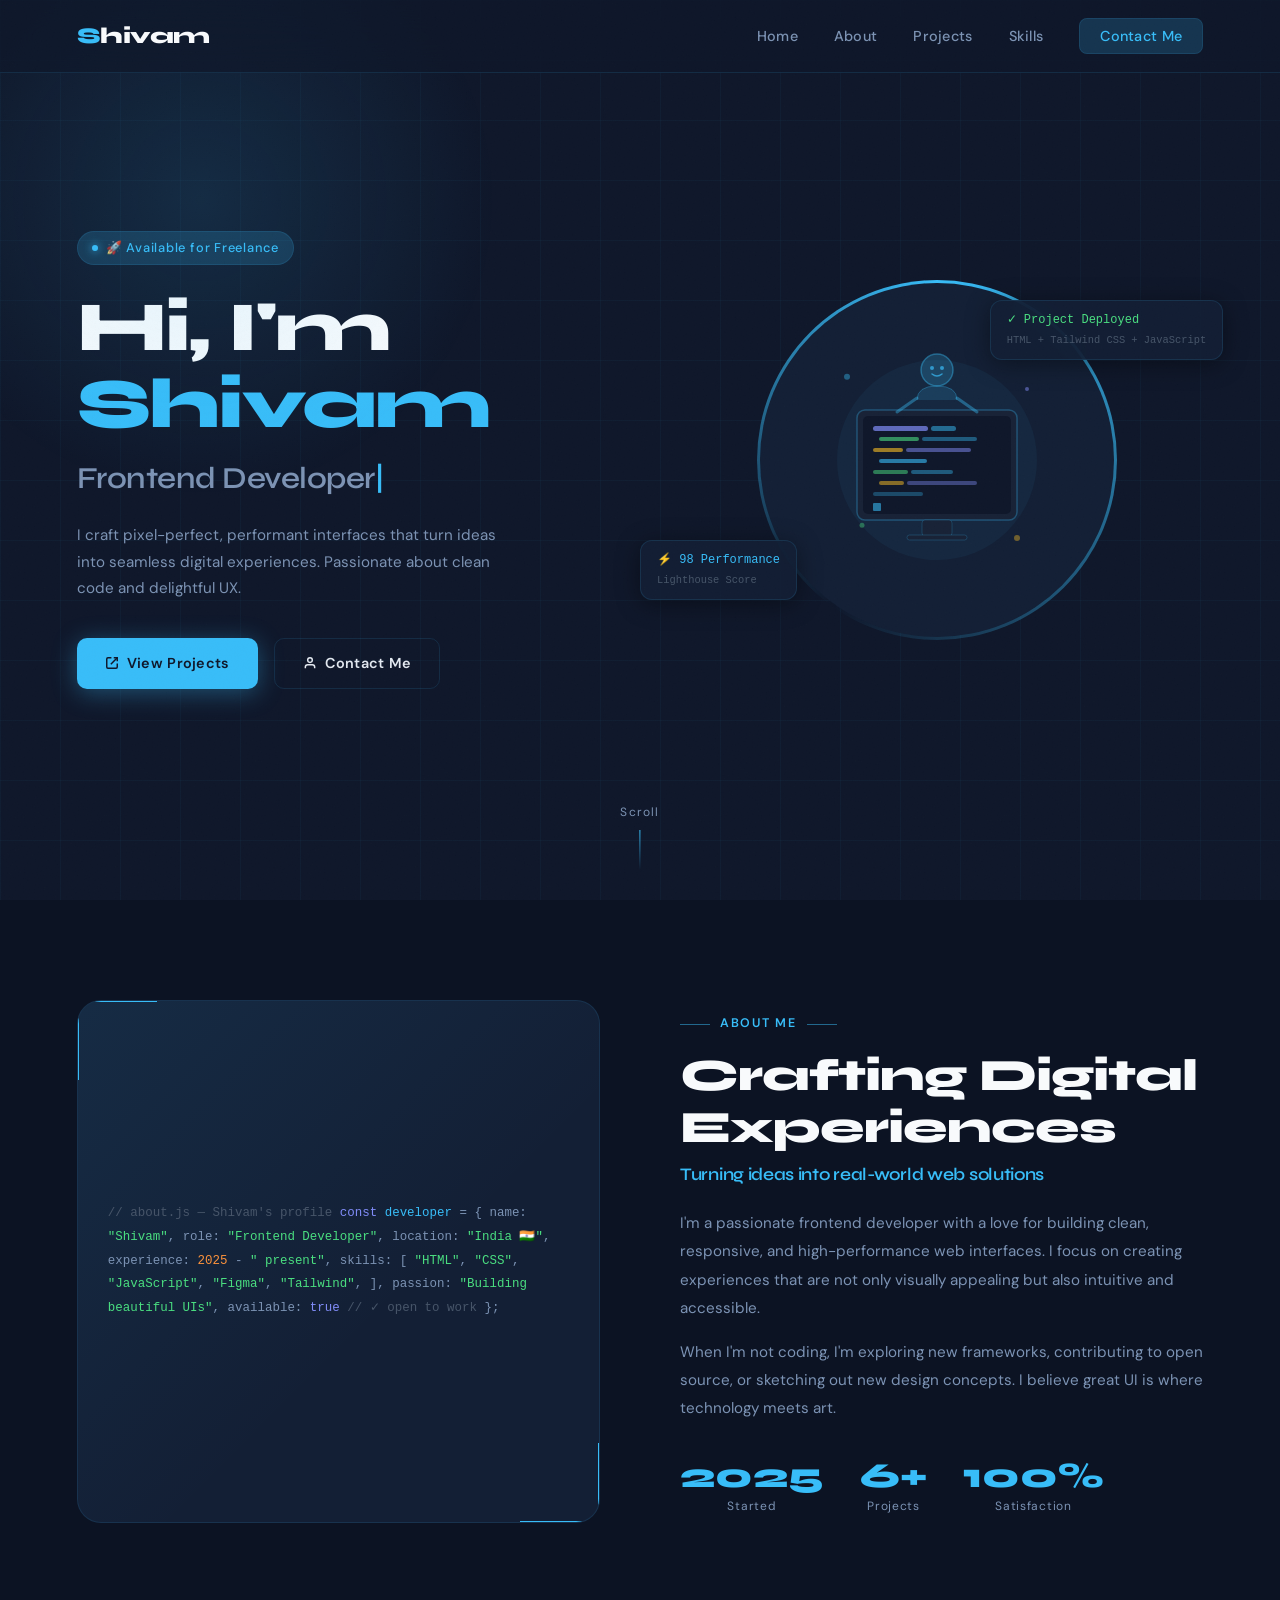
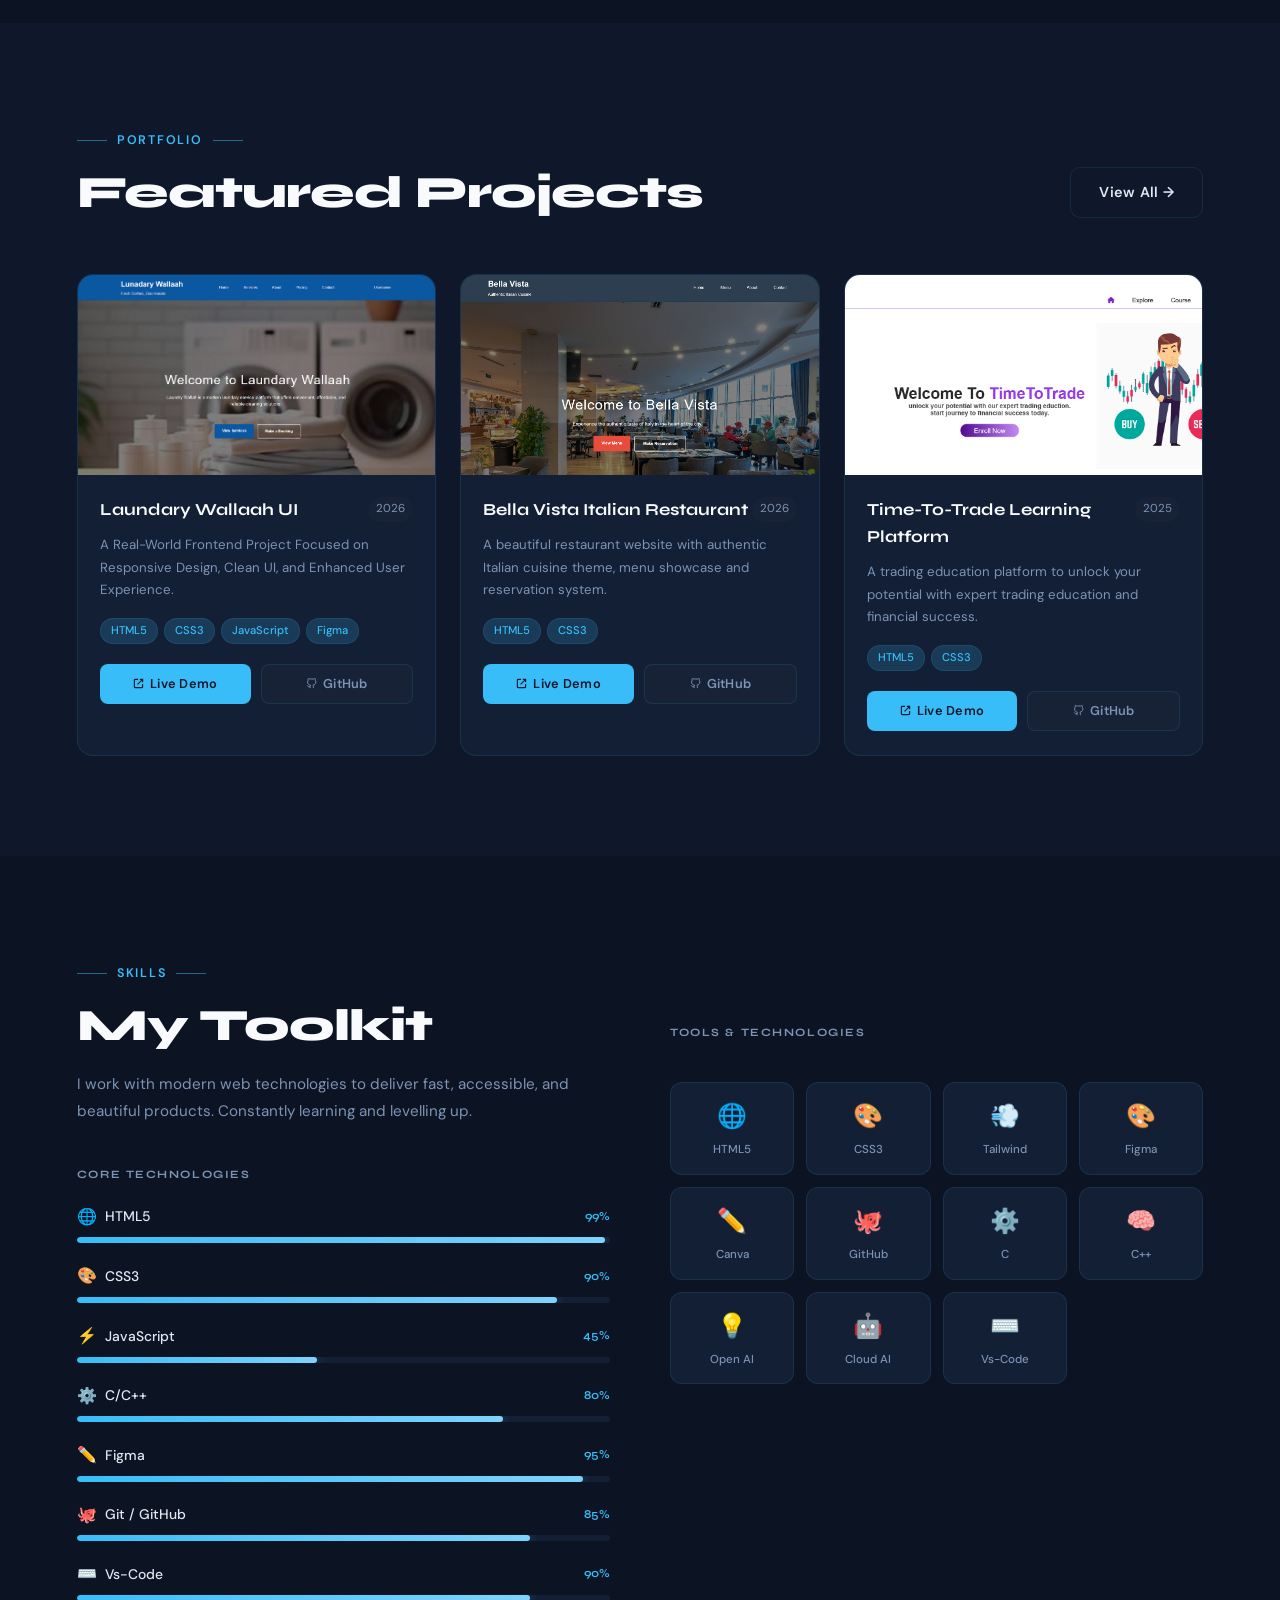
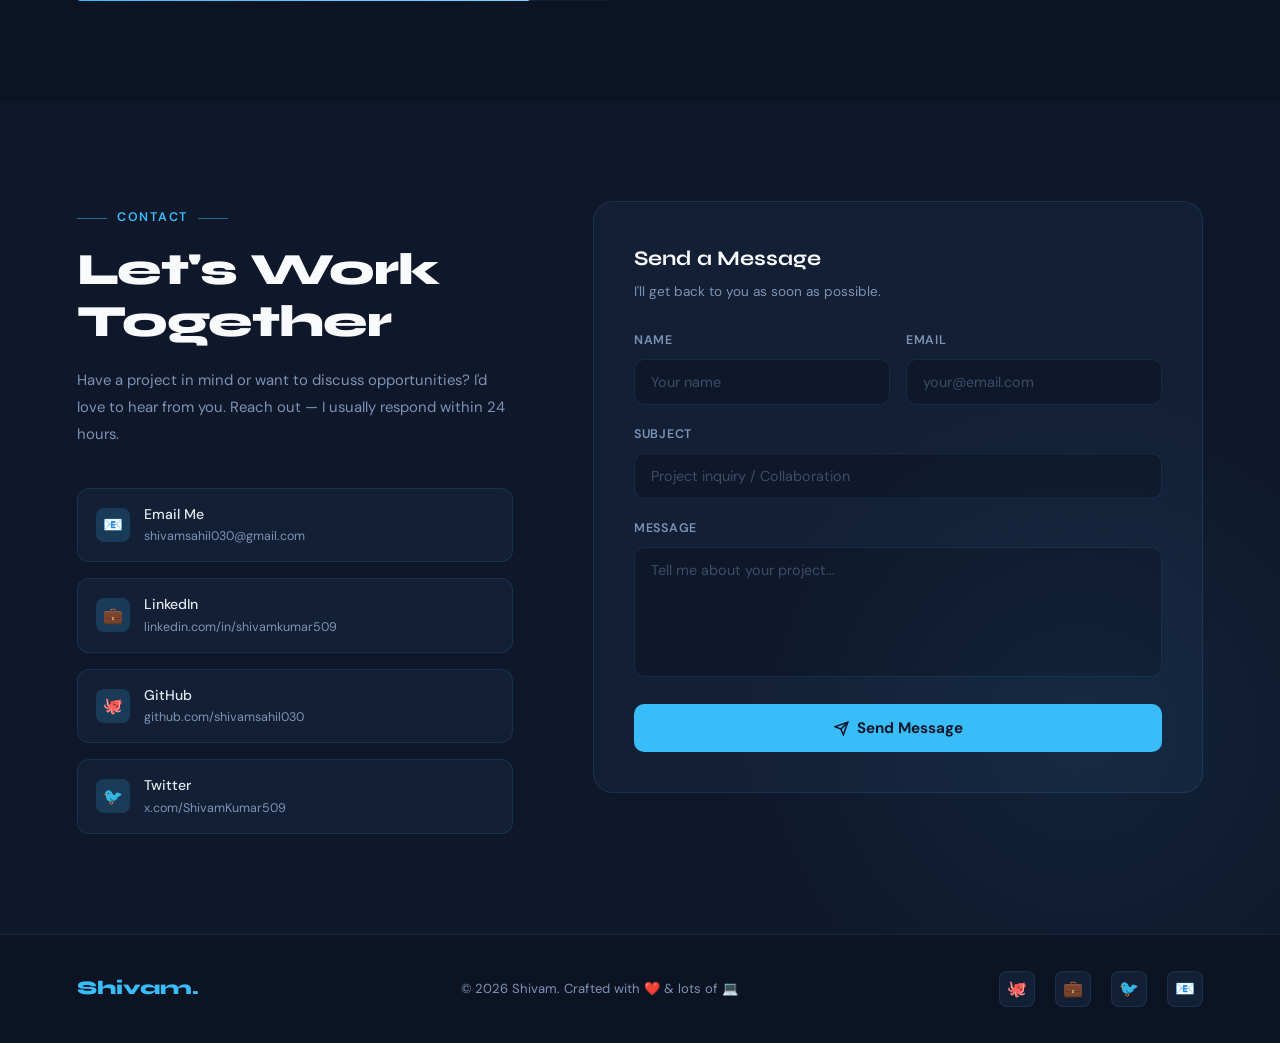
==== index.html @ f3c8f6e6 "Add files via upload" ====
<!DOCTYPE html>
<html lang="en">

<head>
  <meta charset="UTF-8">
  <meta name="viewport" content="width=device-width, initial-scale=1.0">
  <title>Shivam — Frontend Developer</title>
  <link
    href="https://fonts.googleapis.com/css2?family=Syne:wght@400;500;600;700;800&family=DM+Sans:ital,wght@0,300;0,400;0,500;1,300&display=swap"
    rel="stylesheet">
  <link rel="stylesheet" href="index.css">
</head>

<body>

  <!-- NAVBAR -->
  <nav id="navbar">
    <div class="logo">S<span>hivam</span></div>
    <ul>
      <li><a href="#hero">Home</a></li>
      <li><a href="#about">About</a></li>
      <li><a href="#projects">Projects</a></li>
      <li><a href="#skills">Skills</a></li>
      <li><a href="#contact" class="nav-cta">Contact Me</a></li>
    </ul>
    <div class="burger" id="burgerBtn"><span></span><span></span><span></span></div>
  </nav>

  <!-- MOBILE MENU -->
  <div class="mobile-menu" id="mobileMenu">
    <button class="close-btn" id="closeMenu">✕</button>
    <a href="#hero" onclick="closeMobile()">Home</a>
    <a href="#about" onclick="closeMobile()">About</a>
    <a href="projects.html" onclick="closeMobile()">Projects</a>
    <a href="#skills" onclick="closeMobile()">Skills</a>
    <a href="#contact" onclick="closeMobile()">Contact Me</a>
  </div>

  <!-- HERO -->
  <section id="hero">
    <div class="hero-grid">
      <div class="hero-content">
        <div class="hero-badge">🚀 Available for Freelance</div>
        <h1>Hi, I'm<br><span class="blue">Shivam</span></h1>
        <p class="hero-sub"><span id="typedText"></span><span class="typed-cursor">|</span></p>
        <p class="hero-para">I craft pixel-perfect, performant interfaces that turn ideas into seamless digital
          experiences. Passionate about clean code and delightful UX.</p>
        <div class="hero-btns">
          <a href="#projects" class="btn btn-primary">
            <svg width="14" height="14" viewBox="0 0 24 24" fill="none" stroke="currentColor" stroke-width="2.5">
              <polyline points="15 3 21 3 21 9" />
              <line x1="10" y1="14" x2="21" y2="3" />
              <path d="M21 13v6a2 2 0 01-2 2H5a2 2 0 01-2-2V5a2 2 0 012-2h6" />
            </svg>
            View Projects
          </a>
          <a href="#contact" class="btn btn-outline">
            <svg width="14" height="14" viewBox="0 0 24 24" fill="none" stroke="currentColor" stroke-width="2.5">
              <path d="M20 21v-2a4 4 0 00-4-4H8a4 4 0 00-4 4v2" />
              <circle cx="12" cy="7" r="4" />
            </svg>
            Contact Me
          </a>
        </div>
      </div>
      <div class="hero-visual">
        <div class="hero-avatar-ring">
          <div class="hero-avatar-inner">
            <svg class="dev-svg" viewBox="0 0 260 260" fill="none" xmlns="http://www.w3.org/2000/svg">
              <circle cx="130" cy="130" r="100" fill="rgba(56,189,248,0.05)" />
              <rect x="50" y="80" width="160" height="110" rx="8" fill="#182236" stroke="rgba(56,189,248,0.3)"
                stroke-width="1.5" />
              <rect x="56" y="86" width="148" height="98" rx="5" fill="#0f172a" />
              <rect x="115" y="190" width="30" height="16" rx="3" fill="#182236" stroke="rgba(56,189,248,0.2)"
                stroke-width="1" />
              <rect x="100" y="205" width="60" height="5" rx="2.5" fill="#182236" stroke="rgba(56,189,248,0.2)"
                stroke-width="1" />
              <rect x="66" y="96" width="55" height="5" rx="2.5" fill="rgba(129,140,248,0.7)" />
              <rect x="124" y="96" width="25" height="5" rx="2.5" fill="rgba(56,189,248,0.5)" />
              <rect x="72" y="107" width="40" height="4" rx="2" fill="rgba(74,222,128,0.6)" />
              <rect x="115" y="107" width="55" height="4" rx="2" fill="rgba(56,189,248,0.4)" />
              <rect x="66" y="118" width="30" height="4" rx="2" fill="rgba(251,191,36,0.6)" />
              <rect x="99" y="118" width="65" height="4" rx="2" fill="rgba(129,140,248,0.5)" />
              <rect x="72" y="129" width="48" height="4" rx="2" fill="rgba(56,189,248,0.6)" />
              <rect x="66" y="140" width="35" height="4" rx="2" fill="rgba(74,222,128,0.5)" />
              <rect x="104" y="140" width="42" height="4" rx="2" fill="rgba(56,189,248,0.4)" />
              <rect x="72" y="151" width="25" height="4" rx="2" fill="rgba(251,191,36,0.5)" />
              <rect x="100" y="151" width="70" height="4" rx="2" fill="rgba(129,140,248,0.4)" />
              <rect x="66" y="162" width="50" height="4" rx="2" fill="rgba(56,189,248,0.3)" />
              <rect x="66" y="173" width="8" height="8" rx="1" fill="rgba(56,189,248,0.9)">
                <animate attributeName="opacity" values="1;0;1" dur="1s" repeatCount="indefinite" />
              </rect>
              <circle cx="130" cy="40" r="16" fill="rgba(56,189,248,0.2)" stroke="rgba(56,189,248,0.4)"
                stroke-width="1.5" />
              <circle cx="125" cy="38" r="2" fill="rgba(56,189,248,0.7)" />
              <circle cx="135" cy="38" r="2" fill="rgba(56,189,248,0.7)" />
              <path d="M 125 44 Q 130 48 135 44" stroke="rgba(56,189,248,0.7)" stroke-width="1.5" fill="none"
                stroke-linecap="round" />
              <path d="M 110 70 Q 110 56 130 56 Q 150 56 150 70" fill="rgba(56,189,248,0.15)"
                stroke="rgba(56,189,248,0.3)" stroke-width="1" />
              <path d="M 110 68 L 90 82" stroke="rgba(56,189,248,0.4)" stroke-width="3" stroke-linecap="round" />
              <path d="M 150 68 L 170 82" stroke="rgba(56,189,248,0.4)" stroke-width="3" stroke-linecap="round" />
              <circle cx="40" cy="50" r="3" fill="rgba(56,189,248,0.4)">
                <animate attributeName="cy" values="50;44;50" dur="2.5s" repeatCount="indefinite" />
              </circle>
              <circle cx="220" cy="60" r="2" fill="rgba(129,140,248,0.5)">
                <animate attributeName="cy" values="60;54;60" dur="2s" repeatCount="indefinite" />
              </circle>
              <circle cx="55" cy="200" r="2.5" fill="rgba(74,222,128,0.4)">
                <animate attributeName="cy" values="200;194;200" dur="3s" repeatCount="indefinite" />
              </circle>
              <circle cx="210" cy="210" r="3" fill="rgba(251,191,36,0.4)">
                <animate attributeName="cy" values="210;204;210" dur="2.2s" repeatCount="indefinite" />
              </circle>
            </svg>
          </div>
        </div>
        <div class="float-card fc1">
          <div style="color:#4ade80;margin-bottom:2px">✓ Project Deployed</div>
          <div style="color:#475569;font-size:.65rem">HTML + Tailwind CSS + JavaScript</div>
        </div>
        <div class="float-card fc2">
          <div style="margin-bottom:2px">⚡ 98 Performance</div>
          <div style="color:#475569;font-size:.65rem">Lighthouse Score</div>
        </div>
      </div>
    </div>
    <div class="hero-scroll">
      <span>Scroll</span>
      <div class="scroll-line"></div>
    </div>
  </section>

  <!-- ABOUT -->
  <section id="about">
    <div class="section-wrap">
      <div class="about-grid">
        <div class="about-img-wrap reveal">
          <div class="about-box">
            <div class="about-corner"></div>
            <div class="about-corner br"></div>
            <div class="code-block">
              <span class="cm">// about.js — Shivam's profile</span>

              <span class="kw">const</span> <span class="fn">developer</span> = {
              name: <span class="str">"Shivam"</span>,
              role: <span class="str">"Frontend Developer"</span>,
              location: <span class="str">"India 🇮🇳"</span>,
              experience: <span class="num">2025</span> - <span class="str">" present"</span>,

              skills: [
              <span class="str">"HTML"</span>, <span class="str">"CSS"</span>,
              <span class="str">"JavaScript"</span>, <span class="str">"Figma"</span>,
              <span class="str">"Tailwind"</span>,
              ],

              passion: <span class="str">"Building beautiful UIs"</span>,
              available: <span class="kw">true</span> <span class="cm">// ✓ open to work</span>
              };
            </div>
          </div>
        </div>
        <div class="about-text-col reveal reveal-delay-1">
          <div class="section-label">About Me</div>
          <h2 class="section-title">Crafting Digital<br>Experiences</h2>
          <p class="about-subtitle">Turning ideas into real-world web solutions</p>
          <p class="about-text">I'm a passionate frontend developer with a love for building clean, responsive, and
            high-performance web interfaces. I focus on creating experiences that are not only visually appealing but
            also intuitive and accessible.</p>
          <p class="about-text">When I'm not coding, I'm exploring new frameworks, contributing to open source, or
            sketching out new design concepts. I believe great UI is where technology meets art.</p>
          <div class="about-stats">
            <div class="stat-item">
              <div class="stat-num">2025</div>
              <div class="stat-lbl">Started</div>
            </div>
            <div class="stat-item">
              <div class="stat-num">6+</div>
              <div class="stat-lbl">Projects</div>
            </div>
            <div class="stat-item">
              <div class="stat-num">100%</div>
              <div class="stat-lbl">Satisfaction</div>
            </div>
          </div>
        </div>
      </div>
    </div>
  </section>

  <!-- PROJECTS -->
  <section id="projects">
    <div class="section-wrap">
      <div class="projects-header">
        <div>
          <div class="section-label">Portfolio</div>
          <h2 class="section-title">Featured Projects</h2>
        </div>
        <a href="projects.html" class="btn btn-outline" style="white-space:nowrap">View All →</a>
      </div>
      <div class="projects-grid">

        <!-- Card 1 -->
        <div class="project-card reveal" onmousemove="cardGlow(event,this)">
          <div class="card-img">
            <img src="Laundarywallah.png" alt="Laundary Wallaah UI">
          </div>
          <div class="card-body">
            <div class="card-top">
              <div class="card-title">Laundary Wallaah UI</div>
              <div class="card-year">2026</div>
            </div>
            <p class="card-desc">A Real-World Frontend Project Focused on Responsive Design, Clean UI, and Enhanced User
              Experience.</p>
            <div class="card-tags">
              <span class="tag">HTML5</span><span class="tag">CSS3</span><span class="tag">JavaScript</span><span
                class="tag">Figma</span>
            </div>
            <div class="card-actions">
              <a href="https://laundary-wallaah-services.netlify.app/" target="_blank"
                class="card-btn card-btn-primary">
                <svg width="11" height="11" viewBox="0 0 24 24" fill="none" stroke="currentColor" stroke-width="2.5">
                  <polyline points="15 3 21 3 21 9" />
                  <line x1="10" y1="14" x2="21" y2="3" />
                  <path d="M21 13v6a2 2 0 01-2 2H5a2 2 0 01-2-2V5a2 2 0 012-2h6" />
                </svg>
                Live Demo
              </a>
              <a href="https://github.com/shivamsahil030/Laundary-wallaah-UI" target="_blank"
                class="card-btn card-btn-outline">
                <svg width="11" height="11" viewBox="0 0 24 24" fill="none" stroke="currentColor" stroke-width="2">
                  <path
                    d="M9 19c-5 1.5-5-2.5-7-3m14 6v-3.87a3.37 3.37 0 00-.94-2.61c3.14-.35 6.44-1.54 6.44-7A5.44 5.44 0 0020 4.77 5.07 5.07 0 0019.91 1S18.73.65 16 2.48a13.38 13.38 0 00-7 0C6.27.65 5.09 1 5.09 1A5.07 5.07 0 005 4.77a5.44 5.44 0 00-1.5 3.78c0 5.42 3.3 6.61 6.44 7A3.37 3.37 0 009 18.13V22" />
                </svg>
                GitHub
              </a>
            </div>
          </div>
        </div>

        <!-- Card 2 -->
        <div class="project-card reveal reveal-delay-1" onmousemove="cardGlow(event,this)">
          <div class="card-img">
            <img src="Bella-Vista.png" alt="Bella Vista Italian Restaurant">
          </div>
          <div class="card-body">
            <div class="card-top">
              <div class="card-title">Bella Vista Italian Restaurant</div>
              <div class="card-year">2026</div>
            </div>
            <p class="card-desc">A beautiful restaurant website with authentic Italian cuisine theme, menu showcase and
              reservation system.</p>
            <div class="card-tags">
              <span class="tag">HTML5</span><span class="tag">CSS3</span>
            </div>
            <div class="card-actions">
              <a href="https://bella-vista-italian-resturant.netlify.app/" target="_blank"
                class="card-btn card-btn-primary">
                <svg width="11" height="11" viewBox="0 0 24 24" fill="none" stroke="currentColor" stroke-width="2.5">
                  <polyline points="15 3 21 3 21 9" />
                  <line x1="10" y1="14" x2="21" y2="3" />
                  <path d="M21 13v6a2 2 0 01-2 2H5a2 2 0 01-2-2V5a2 2 0 012-2h6" />
                </svg>
                Live Demo
              </a>
              <a href="https://github.com/shivamsahil030/Bella-Vista-UI" target="_blank"
                class="card-btn card-btn-outline">
                <svg width="11" height="11" viewBox="0 0 24 24" fill="none" stroke="currentColor" stroke-width="2">
                  <path
                    d="M9 19c-5 1.5-5-2.5-7-3m14 6v-3.87a3.37 3.37 0 00-.94-2.61c3.14-.35 6.44-1.54 6.44-7A5.44 5.44 0 0020 4.77 5.07 5.07 0 0019.91 1S18.73.65 16 2.48a13.38 13.38 0 00-7 0C6.27.65 5.09 1 5.09 1A5.07 5.07 0 005 4.77a5.44 5.44 0 00-1.5 3.78c0 5.42 3.3 6.61 6.44 7A3.37 3.37 0 009 18.13V22" />
                </svg>
                GitHub
              </a>
            </div>
          </div>
        </div>

        <!-- Card 3 -->
        <div class="project-card reveal reveal-delay-2" onmousemove="cardGlow(event,this)">
          <div class="card-img">
            <img src="Time-to-trade.png" alt="Time To Trade Learning Platform">
          </div>
          <div class="card-body">
            <div class="card-top">
              <div class="card-title">Time-To-Trade Learning Platform</div>
              <div class="card-year">2025</div>
            </div>
            <p class="card-desc">A trading education platform to unlock your potential with expert trading education and
              financial success.</p>
            <div class="card-tags">
              <span class="tag">HTML5</span><span class="tag">CSS3</span>
            </div>
            <div class="card-actions">
              <a href="https://time-to-trade.netlify.app/" target="_blank" class="card-btn card-btn-primary">
                <svg width="11" height="11" viewBox="0 0 24 24" fill="none" stroke="currentColor" stroke-width="2.5">
                  <polyline points="15 3 21 3 21 9" />
                  <line x1="10" y1="14" x2="21" y2="3" />
                  <path d="M21 13v6a2 2 0 01-2 2H5a2 2 0 01-2-2V5a2 2 0 012-2h6" />
                </svg>
                Live Demo
              </a>
              <a href="https://github.com/shivamsahil030/Time-To-Trade" target="_blank"
                class="card-btn card-btn-outline">
                <svg width="11" height="11" viewBox="0 0 24 24" fill="none" stroke="currentColor" stroke-width="2">
                  <path
                    d="M9 19c-5 1.5-5-2.5-7-3m14 6v-3.87a3.37 3.37 0 00-.94-2.61c3.14-.35 6.44-1.54 6.44-7A5.44 5.44 0 0020 4.77 5.07 5.07 0 0019.91 1S18.73.65 16 2.48a13.38 13.38 0 00-7 0C6.27.65 5.09 1 5.09 1A5.07 5.07 0 005 4.77a5.44 5.44 0 00-1.5 3.78c0 5.42 3.3 6.61 6.44 7A3.37 3.37 0 009 18.13V22" />
                </svg>
                GitHub
              </a>
            </div>
          </div>
        </div>

      </div>
    </div>
  </section>

  <!-- SKILLS -->
  <section id="skills">
    <div class="section-wrap">
      <div class="skills-grid">
        <div>
          <div class="section-label reveal">Skills</div>
          <h2 class="section-title reveal reveal-delay-1">My Toolkit</h2>
          <div class="skills-text">
            <p class="reveal reveal-delay-2">I work with modern web technologies to deliver fast, accessible, and
              beautiful products. Constantly learning and levelling up.</p>
          </div>
          <div style="margin-top:40px">
            <div class="skills-cat reveal reveal-delay-3">Core Technologies</div>
            <div class="skill-bars">
              <div class="skill-item reveal">
                <div class="skill-top">
                  <div class="skill-name"><span class="skill-icon">🌐</span> HTML5</div>
                  <div class="skill-pct">99%</div>
                </div>
                <div class="skill-bar">
                  <div class="skill-fill" style="--pct:99%"></div>
                </div>
              </div>
              <div class="skill-item reveal reveal-delay-1">
                <div class="skill-top">
                  <div class="skill-name"><span class="skill-icon">🎨</span> CSS3</div>
                  <div class="skill-pct">90%</div>
                </div>
                <div class="skill-bar">
                  <div class="skill-fill" style="--pct:90%"></div>
                </div>
              </div>
              <div class="skill-item reveal reveal-delay-2">
                <div class="skill-top">
                  <div class="skill-name"><span class="skill-icon">⚡</span> JavaScript</div>
                  <div class="skill-pct">45%</div>
                </div>
                <div class="skill-bar">
                  <div class="skill-fill" style="--pct:45%"></div>
                </div>
              </div>
              <div class="skill-item reveal reveal-delay-2">
                <div class="skill-top">
                  <div class="skill-name"><span class="skill-icon">⚙️</span> C/C++</div>
                  <div class="skill-pct">80%</div>
                </div>
                <div class="skill-bar">
                  <div class="skill-fill" style="--pct:80%"></div>
                </div>
              </div>
              <div class="skill-item reveal reveal-delay-3">
                <div class="skill-top">
                  <div class="skill-name"><span class="skill-icon">✏️</span> Figma</div>
                  <div class="skill-pct">95%</div>
                </div>
                <div class="skill-bar">
                  <div class="skill-fill" style="--pct:95%"></div>
                </div>
              </div>
              <div class="skill-item reveal">
                <div class="skill-top">
                  <div class="skill-name"><span class="skill-icon">🐙</span> Git / GitHub</div>
                  <div class="skill-pct">85%</div>
                </div>
                <div class="skill-bar">
                  <div class="skill-fill" style="--pct:85%"></div>
                </div>
              </div>
              <div class="skill-item reveal">
                <div class="skill-top">
                  <div class="skill-name"><span class="skill-icon">⌨️</span> Vs-Code</div>
                  <div class="skill-pct">90%</div>
                </div>
                <div class="skill-bar">
                  <div class="skill-fill" style="--pct:85%"></div>
                </div>
              </div>
            </div>
          </div>
        </div>
        <div>
          <div class="skills-cat reveal" style="margin-top:68px">Tools & Technologies</div>
          <div class="tools-grid">
            <div class="tool-chip reveal"><span class="ti">🌐</span><span>HTML5</span></div>
            <div class="tool-chip reveal reveal-delay-1"><span class="ti">🎨</span><span>CSS3</span></div>
            <div class="tool-chip reveal reveal-delay-2"><span class="ti">💨</span><span>Tailwind</span></div>
            <div class="tool-chip reveal reveal-delay-3"><span class="ti">🎨</span><span>Figma</span></div>
            <div class="tool-chip reveal reveal-delay-3"><span class="ti">✏️</span><span>Canva</span></div>
            <div class="tool-chip reveal"><span class="ti">🐙</span><span>GitHub</span></div>
            <div class="tool-chip reveal reveal-delay-1"><span class="ti">⚙️</span><span>C</span></div>
            <div class="tool-chip reveal reveal-delay-2"><span class="ti">🧠</span><span>C++</span></div>
            <div class="tool-chip reveal reveal-delay-3"><span class="ti">💡</span><span>Open AI</span></div>
            <div class="tool-chip reveal reveal-delay-3"><span class="ti">🤖</span><span>Cloud AI</span></div>
            <div class="tool-chip reveal reveal-delay-3"><span class="ti">⌨️</span><span>Vs-Code</span></div>

          </div>
        </div>
      </div>
    </div>
  </section>

  <!-- CONTACT -->
  <section id="contact">
    <div class="section-wrap">
      <div class="contact-grid">
        <div class="contact-info reveal">
          <div class="section-label">Contact</div>
          <h2 class="section-title">Let's Work<br>Together</h2>
          <p>Have a project in mind or want to discuss opportunities? I'd love to hear from you. Reach out — I usually
            respond within 24 hours.</p>
          <div class="contact-links">
            <a href="mailto:shivamsahil030@gmail.com" class="c-link">
              <div class="c-link-icon">📧</div>
              <div>
                <div style="color:var(--text);font-weight:500;font-size:.88rem;margin-bottom:2px">Email Me</div>
                <div style="font-size:.78rem">shivamsahil030@gmail.com</div>
              </div>
            </a>
            <a href="https://www.linkedin.com/in/shivamkumar509" target="_blank" class="c-link">
              <div class="c-link-icon">💼</div>
              <div>
                <div style="color:var(--text);font-weight:500;font-size:.88rem;margin-bottom:2px">LinkedIn</div>
                <div style="font-size:.78rem">linkedin.com/in/shivamkumar509</div>
              </div>
            </a>
            <a href="https://github.com/shivamsahil030" target="_blank" class="c-link">
              <div class="c-link-icon">🐙</div>
              <div>
                <div style="color:var(--text);font-weight:500;font-size:.88rem;margin-bottom:2px">GitHub</div>
                <div style="font-size:.78rem">github.com/shivamsahil030</div>
              </div>
            </a>
            <a href="https://x.com/ShivamKumar509" target="_blank" class="c-link">
              <div class="c-link-icon">🐦</div>
              <div>
                <div style="color:var(--text);font-weight:500;font-size:.88rem;margin-bottom:2px">Twitter</div>
                <div style="font-size:.78rem">x.com/ShivamKumar509</div>
              </div>
            </a>
          </div>
        </div>

        <!-- NETLIFY FORM -->
        <div class="contact-form-wrap reveal reveal-delay-1">
          <div style="margin-bottom:28px">
            <h3
              style="font-family:'Syne',sans-serif;font-size:1.3rem;font-weight:700;color:var(--white);margin-bottom:6px">
              Send a Message</h3>
            <p style="color:var(--muted);font-size:.85rem">I'll get back to you as soon as possible.</p>
          </div>
          <form name="contact" method="POST" data-netlify="true" netlify-honeypot="bot-field">
            <input type="hidden" name="form-name" value="contact">
            <p style="display:none"><input name="bot-field"></p>
            <div class="form-row">
              <div class="form-group"><label for="fname">Name</label><input type="text" id="fname" name="name"
                  placeholder="Your name" required></div>
              <div class="form-group"><label for="femail">Email</label><input type="email" id="femail" name="email"
                  placeholder="your@email.com" required></div>
            </div>
            <div class="form-group"><label for="fsubject">Subject</label><input type="text" id="fsubject" name="subject"
                placeholder="Project inquiry / Collaboration"></div>
            <div class="form-group"><label for="fmsg">Message</label><textarea id="fmsg" name="message"
                placeholder="Tell me about your project..." required></textarea></div>
            <button type="submit" class="btn-submit">
              <svg width="15" height="15" viewBox="0 0 24 24" fill="none" stroke="currentColor" stroke-width="2.5">
                <line x1="22" y1="2" x2="11" y2="13" />
                <polygon points="22 2 15 22 11 13 2 9 22 2" />
              </svg>
              Send Message
            </button>
          </form>
        </div>
      </div>
    </div>
  </section>

  <!-- FOOTER -->
  <footer>
    <div class="footer-logo">Shivam.</div>
    <p>© 2026 Shivam. Crafted with ❤️ &amp; lots of 💻</p>
    <div class="footer-links">
      <a href="https://github.com/shivamsahil030" target="_blank" title="GitHub">🐙</a>
      <a href="https://www.linkedin.com/in/shivamkumar509" target="_blank" title="LinkedIn">💼</a>
      <a href="https://x.com/ShivamKumar509" target="_blank" title="Twitter">🐦</a>
      <a href="mailto:shivamsahil030@gmail.com" title="Email">📧</a>
    </div>
  </footer>

  <script>
    const phrases = ['Frontend Developer', 'Web Designer', 'Hustler', 'Creative Coder'];
    let pi = 0, ci = 0, deleting = false, pause = false;
    const el = document.getElementById('typedText');
    function type() {
      if (pause) { setTimeout(type, 1800); pause = false; return; }
      const word = phrases[pi];
      if (!deleting) {
        el.textContent = word.slice(0, ++ci);
        if (ci === word.length) { pause = true; deleting = true; }
        setTimeout(type, 90);
      } else {
        el.textContent = word.slice(0, --ci);
        if (ci === 0) { deleting = false; pi = (pi + 1) % phrases.length; }
        setTimeout(type, 50);
      }
    }
    type();

    const obs = new IntersectionObserver((entries) => {
      entries.forEach(e => {
        if (e.isIntersecting) {
          e.target.classList.add('visible');
          e.target.querySelectorAll('.skill-fill').forEach(b => b.classList.add('animated'));
          obs.unobserve(e.target);
        }
      });
    }, { threshold: 0.12 });
    document.querySelectorAll('.reveal').forEach(el => obs.observe(el));

    const skillObs = new IntersectionObserver((entries) => {
      entries.forEach(e => { if (e.isIntersecting) e.target.querySelectorAll('.skill-fill').forEach(b => b.classList.add('animated')); });
    }, { threshold: 0.2 });
    const skillsSection = document.getElementById('skills');
    if (skillsSection) skillObs.observe(skillsSection);

    function cardGlow(e, card) {
      const rect = card.getBoundingClientRect();
      card.style.setProperty('--mx', ((e.clientX - rect.left) / rect.width * 100) + '%');
      card.style.setProperty('--my', ((e.clientY - rect.top) / rect.height * 100) + '%');
    }

    window.addEventListener('scroll', () => {
      document.getElementById('navbar').style.background = window.scrollY > 50 ? 'rgba(15,23,42,0.95)' : 'rgba(15,23,42,0.7)';
    });

    document.getElementById('burgerBtn').onclick = () => document.getElementById('mobileMenu').classList.add('open');
    document.getElementById('closeMenu').onclick = closeMobile;
    function closeMobile() { document.getElementById('mobileMenu').classList.remove('open'); }

    document.querySelectorAll('a[href^="#"]').forEach(a => {
      a.addEventListener('click', e => {
        const t = document.querySelector(a.getAttribute('href'));
        if (t) { e.preventDefault(); t.scrollIntoView({ behavior: 'smooth', block: 'start' }); }
      });
    });
  </script>
</body>

</html>
---- index.css ----
:root {
    --bg: #0f172a;
    --bg2: #0c1323;
    --surface: #131f35;
    --surface2: #182236;
    --border: rgba(56, 189, 248, 0.12);
    --blue: #38bdf8;
    --blue-dim: rgba(56, 189, 248, 0.18);
    --blue-glow: rgba(56, 189, 248, 0.35);
    --text: #e2e8f0;
    --muted: #7c93b4;
    --white: #f8fafc;
    --radius: 16px;
  }

  *, *::before, *::after { box-sizing: border-box; margin: 0; padding: 0; }
  html { scroll-behavior: smooth; }
  body { font-family: 'DM Sans', sans-serif; background: var(--bg); color: var(--text); overflow-x: hidden; line-height: 1.6; }

  body::before {
    content: '';
    position: fixed; inset: 0;
    background-image: url("data:image/svg+xml,%3Csvg xmlns='http://www.w3.org/2000/svg' width='300' height='300'%3E%3Cfilter id='n'%3E%3CfeTurbulence type='fractalNoise' baseFrequency='0.65' numOctaves='3' stitchTiles='stitch'/%3E%3C/filter%3E%3Crect width='300' height='300' filter='url(%23n)' opacity='0.035'/%3E%3C/svg%3E");
    pointer-events: none; z-index: 9999; opacity: .5;
  }

  ::-webkit-scrollbar { width: 5px; }
  ::-webkit-scrollbar-track { background: var(--bg2); }
  ::-webkit-scrollbar-thumb { background: var(--blue-glow); border-radius: 4px; }

  /* NAVBAR */
  nav {
    position: fixed; top: 0; left: 0; right: 0; z-index: 100;
    display: flex; align-items: center; justify-content: space-between;
    padding: 18px 6%;
    background: rgba(15,23,42,0.7);
    backdrop-filter: blur(20px);
    border-bottom: 1px solid var(--border);
    transition: all .3s;
  }
  .logo { font-family: 'Syne', sans-serif; font-weight: 800; font-size: 1.4rem; color: var(--blue); letter-spacing: -0.5px; }
  .logo span { color: var(--white); }
  nav ul { list-style: none; display: flex; gap: 36px; }
  nav ul a { text-decoration: none; color: var(--muted); font-size: .9rem; font-weight: 500; letter-spacing: .02em; transition: color .2s; position: relative; }
  nav ul a::after { content: ''; position: absolute; bottom: -4px; left: 0; width: 0; height: 1.5px; background: var(--blue); transition: width .3s; }
  nav ul a:hover { color: var(--blue); }
  nav ul a:hover::after { width: 100%; }
  .nav-cta { background: var(--blue-dim); border: 1px solid var(--border); color: var(--blue) !important; padding: 8px 20px; border-radius: 8px; transition: background .2s, box-shadow .2s !important; }
  .nav-cta:hover { background: rgba(56,189,248,.28) !important; box-shadow: 0 0 18px var(--blue-glow); }
  .nav-cta::after { display: none !important; }

  .burger { display: none; flex-direction: column; gap: 5px; cursor: pointer; }
  .burger span { display: block; width: 24px; height: 2px; background: var(--blue); border-radius: 2px; transition: .3s; }

  /* HERO */
  #hero { min-height: 100vh; display: flex; align-items: center; padding: 120px 6% 100px; position: relative; overflow: hidden; }
  .hero-grid { display: grid; grid-template-columns: 1fr 1fr; gap: 60px; align-items: center; width: 100%; max-width: 1200px; margin: auto; }
  #hero::before { content: ''; position: absolute; inset: 0; background-image: linear-gradient(rgba(56,189,248,.04) 1px, transparent 1px), linear-gradient(90deg, rgba(56,189,248,.04) 1px, transparent 1px); background-size: 60px 60px; }
  #hero::after { content: ''; position: absolute; width: 600px; height: 600px; background: radial-gradient(circle, rgba(56,189,248,.12) 0%, transparent 70%); top: -100px; left: -100px; pointer-events: none; }

  .hero-badge { display: inline-flex; align-items: center; gap: 8px; background: var(--blue-dim); border: 1px solid var(--border); padding: 6px 14px; border-radius: 100px; font-size: .8rem; color: var(--blue); font-weight: 500; margin-bottom: 24px; letter-spacing: .06em; animation: fadeUp .6s ease both; }
  .hero-badge::before { content: ''; width: 6px; height: 6px; border-radius: 50%; background: var(--blue); box-shadow: 0 0 8px var(--blue); animation: pulse 2s infinite; }
  @keyframes pulse { 0%,100% { opacity:1; } 50% { opacity:.4; } }

  h1 { font-family: 'Syne', sans-serif; font-size: clamp(3rem, 5.5vw, 5.2rem); font-weight: 800; line-height: 1.08; letter-spacing: -2px; color: var(--white); animation: fadeUp .7s .1s ease both; }
  h1 .blue { color: var(--blue); }
  .hero-sub { font-family: 'Syne', sans-serif; font-size: clamp(1.3rem, 2.5vw, 1.9rem); font-weight: 600; color: var(--muted); margin: 12px 0 20px; letter-spacing: -0.5px; animation: fadeUp .7s .2s ease both; }
  .typed-cursor { color: var(--blue); animation: blink .8s infinite; }
  @keyframes blink { 0%,100%{opacity:1} 50%{opacity:0} }

  .hero-para { color: var(--muted); font-size: .95rem; line-height: 1.75; max-width: 440px; margin-bottom: 36px; animation: fadeUp .7s .3s ease both; }
  .hero-btns { display: flex; gap: 16px; flex-wrap: wrap; animation: fadeUp .7s .4s ease both; }

  .btn { display: inline-flex; align-items: center; gap: 8px; padding: 13px 28px; border-radius: 10px; font-size: .9rem; font-weight: 600; text-decoration: none; letter-spacing: .02em; cursor: pointer; border: none; transition: transform .2s, box-shadow .2s, background .2s; font-family: inherit; position: relative; z-index: 2; }
  .btn:hover { transform: translateY(-2px); }
  .btn-primary { background: var(--blue); color: #0f172a; box-shadow: 0 4px 24px rgba(56,189,248,.35); }
  .btn-primary:hover { box-shadow: 0 6px 36px rgba(56,189,248,.55); }
  .btn-outline { background: transparent; border: 1.5px solid var(--border); color: var(--text); }
  .btn-outline:hover { border-color: var(--blue); color: var(--blue); box-shadow: 0 0 20px var(--blue-glow); }

  .hero-visual { position: relative; display: flex; justify-content: center; align-items: center; animation: fadeUp .8s .3s ease both; }
  .hero-avatar-ring { width: 360px; height: 360px; border-radius: 50%; background: conic-gradient(from 0deg, var(--blue), transparent 60%, var(--blue) 100%); padding: 3px; animation: spin 8s linear infinite; }
  @keyframes spin { to { transform: rotate(360deg); } }
  .hero-avatar-inner { width: 100%; height: 100%; border-radius: 50%; background: var(--surface); display: flex; align-items: center; justify-content: center; overflow: hidden; position: relative; }
  .dev-svg { width: 260px; height: 260px; }

  .float-card { position: absolute; background: rgba(19,31,53,.92); border: 1px solid var(--border); border-radius: 12px; padding: 10px 16px; font-size: .75rem; color: var(--blue); font-family: monospace; backdrop-filter: blur(12px); box-shadow: 0 4px 24px rgba(0,0,0,.4); animation: float 4s ease-in-out infinite; }
  .fc1 { top: 20px; right: -20px; }
  .fc2 { bottom: 40px; left: -30px; animation-delay: -1.5s; }
  @keyframes float { 0%,100%{transform:translateY(0)} 50%{transform:translateY(-10px)} }

  /* SCROLL INDICATOR — fixed for mobile */
  .hero-scroll { position: absolute; bottom: 30px; left: 50%; transform: translateX(-50%); display: flex; flex-direction: column; align-items: center; gap: 8px; color: var(--muted); font-size: .75rem; letter-spacing: .1em; animation: fadeIn 1s 1s ease both; pointer-events: none; z-index: 1; }
  .scroll-line { width: 1px; height: 40px; background: linear-gradient(to bottom, var(--blue), transparent); animation: scrollDown 1.5s ease-in-out infinite; }
  @keyframes scrollDown { 0%{transform:scaleY(0);transform-origin:top} 50%{transform:scaleY(1);transform-origin:top} 51%{transform:scaleY(1);transform-origin:bottom} 100%{transform:scaleY(0);transform-origin:bottom} }

  /* SECTIONS */
  section { padding: 100px 6%; }
  .section-wrap { max-width: 1200px; margin: auto; }
  .section-label { display: inline-flex; align-items: center; gap: 10px; color: var(--blue); font-size: .78rem; font-weight: 600; letter-spacing: .14em; text-transform: uppercase; margin-bottom: 16px; }
  .section-label::before, .section-label::after { content: ''; height: 1px; background: var(--blue); opacity: .5; }
  .section-label::before { width: 30px; }
  .section-label::after { width: 30px; }
  .section-title { font-family: 'Syne', sans-serif; font-size: clamp(2rem, 3.5vw, 3rem); font-weight: 800; color: var(--white); line-height: 1.15; letter-spacing: -1px; }

  /* ABOUT */
  #about { background: var(--bg2); }
  .about-grid { display: grid; grid-template-columns: 1fr 1fr; gap: 80px; align-items: center; }
  .about-box { width: 100%; aspect-ratio: 1; background: var(--surface); border-radius: 24px; overflow: hidden; border: 1px solid var(--border); display: flex; align-items: center; justify-content: center; position: relative; }
  .about-box::before { content: ''; position: absolute; inset: 0; background: linear-gradient(135deg, rgba(56,189,248,.08) 0%, transparent 60%); }
  .code-block { font-family: 'Courier New', monospace; font-size: .78rem; color: var(--muted); line-height: 1.9; padding: 30px; position: relative; z-index: 1; }
  .code-block .kw { color: #818cf8; }
  .code-block .fn { color: var(--blue); }
  .code-block .str { color: #4ade80; }
  .code-block .num { color: #fb923c; }
  .code-block .cm { color: #475569; }
  .about-corner { position: absolute; width: 80px; height: 80px; border-top: 2px solid var(--blue); border-left: 2px solid var(--blue); border-radius: 8px 0 0 0; top: -1px; left: -1px; }
  .about-corner.br { border-top: none; border-left: none; border-bottom: 2px solid var(--blue); border-right: 2px solid var(--blue); border-radius: 0 0 8px 0; top: auto; left: auto; bottom: -1px; right: -1px; }
  .about-subtitle { font-family: 'Syne', sans-serif; font-size: 1.1rem; color: var(--blue); font-weight: 600; margin: 8px 0 20px; letter-spacing: -.3px; }
  .about-text { color: var(--muted); font-size: .95rem; line-height: 1.85; margin-bottom: 16px; }
  .about-stats { display: flex; gap: 36px; margin-top: 36px; flex-wrap: wrap; }
  .stat-item { text-align: center; }
  .stat-num { font-family: 'Syne', sans-serif; font-size: 2.2rem; font-weight: 800; color: var(--blue); line-height: 1; }
  .stat-lbl { font-size: .75rem; color: var(--muted); letter-spacing: .06em; margin-top: 4px; }

  /* PROJECTS */
  #projects { background: var(--bg); }
  .projects-header { display: flex; justify-content: space-between; align-items: flex-end; margin-bottom: 56px; flex-wrap: wrap; gap: 20px; }
  .projects-grid { display: grid; grid-template-columns: repeat(3, 1fr); gap: 24px; }

  .project-card { background: var(--surface); border: 1px solid var(--border); border-radius: var(--radius); overflow: hidden; transition: transform .3s, box-shadow .3s, border-color .3s; position: relative; }
  .project-card::before { content: ''; position: absolute; inset: 0; background: radial-gradient(600px circle at var(--mx,50%) var(--my,50%), rgba(56,189,248,.06), transparent 50%); opacity: 0; transition: opacity .3s; pointer-events: none; z-index: 0; }
  .project-card:hover::before { opacity: 1; }
  .project-card:hover { transform: translateY(-6px); border-color: rgba(56,189,248,.35); box-shadow: 0 12px 48px rgba(56,189,248,.15), 0 0 0 1px rgba(56,189,248,.1); }

  /* Card image with real screenshot */
  .card-img { width: 100%; height: 200px; overflow: hidden; position: relative; }
  .card-img img { width: 100%; height: 100%; object-fit: cover; object-position: top; display: block; transition: transform .4s ease; }
  .project-card:hover .card-img img { transform: scale(1.05); }

  .card-body { padding: 22px 22px 24px; position: relative; z-index: 1; }
  .card-top { display: flex; justify-content: space-between; align-items: flex-start; margin-bottom: 10px; }
  .card-title { font-family: 'Syne', sans-serif; font-size: 1.05rem; font-weight: 700; color: var(--white); }
  .card-year { font-size: .72rem; color: var(--muted); background: var(--surface2); padding: 3px 8px; border-radius: 100px; flex-shrink: 0; }
  .card-desc { font-size: .83rem; color: var(--muted); line-height: 1.7; margin-bottom: 16px; }
  .card-tags { display: flex; flex-wrap: wrap; gap: 6px; margin-bottom: 20px; }
  .tag { font-size: .7rem; color: var(--blue); background: var(--blue-dim); border: 1px solid var(--border); padding: 3px 10px; border-radius: 100px; font-weight: 500; }

  /* FIXED: buttons clickable */
  .card-actions { display: flex; gap: 10px; position: relative; z-index: 10; }
  .card-btn { flex: 1; padding: 9px 0; border-radius: 8px; font-size: .8rem; font-weight: 600; text-align: center; text-decoration: none; transition: all .2s; display: flex; align-items: center; justify-content: center; gap: 6px; letter-spacing: .02em; border: none; cursor: pointer; font-family: inherit; position: relative; z-index: 10; }
  .card-btn-primary { background: var(--blue); color: #0f172a; }
  .card-btn-primary:hover { box-shadow: 0 4px 16px rgba(56,189,248,.4); transform: translateY(-1px); }
  .card-btn-outline { background: var(--surface2); color: var(--muted); border: 1px solid var(--border); }
  .card-btn-outline:hover { border-color: var(--blue); color: var(--blue); }

  /* SKILLS */
  #skills { background: var(--bg2); }
  .skills-grid { display: grid; grid-template-columns: 1fr 1fr; gap: 60px; align-items: start; }
  .skills-text p { color: var(--muted); font-size: .95rem; line-height: 1.8; margin-top: 20px; }
  .skills-cat { font-family: 'Syne', sans-serif; font-size: .7rem; font-weight: 700; color: var(--muted); letter-spacing: .14em; text-transform: uppercase; margin-bottom: 20px; margin-top: 8px; }
  .skill-bars { display: flex; flex-direction: column; gap: 20px; }
  .skill-top { display: flex; justify-content: space-between; align-items: center; margin-bottom: 8px; }
  .skill-name { font-size: .87rem; font-weight: 500; color: var(--text); display: flex; align-items: center; gap: 8px; }
  .skill-icon { font-size: 1rem; }
  .skill-pct { font-size: .75rem; color: var(--blue); font-weight: 600; font-family: 'Syne', sans-serif; }
  .skill-bar { height: 6px; background: var(--surface); border-radius: 6px; overflow: hidden; }
  .skill-fill { height: 100%; border-radius: 6px; background: linear-gradient(90deg, var(--blue), #7dd3fc); width: 0; transition: width 1.2s cubic-bezier(.25,.46,.45,.94); box-shadow: 0 0 12px rgba(56,189,248,.4); }
  .skill-fill.animated { width: var(--pct); }
  .tools-grid { display: grid; grid-template-columns: repeat(4, 1fr); gap: 12px; margin-top: 40px; }
  .tool-chip { background: var(--surface); border: 1px solid var(--border); border-radius: 12px; padding: 14px 10px; text-align: center; transition: all .25s; cursor: default; }
  .tool-chip:hover { border-color: rgba(56,189,248,.4); background: var(--surface2); transform: translateY(-3px); box-shadow: 0 6px 20px rgba(56,189,248,.12); }
  .tool-chip .ti { font-size: 1.5rem; display: block; margin-bottom: 6px; }
  .tool-chip span { font-size: .72rem; color: var(--muted); display: block; font-weight: 500; }

  /* CONTACT */
  #contact { background: var(--bg); position: relative; overflow: hidden; }
  #contact::before { content: ''; position: absolute; width: 800px; height: 800px; background: radial-gradient(circle, rgba(56,189,248,.07) 0%, transparent 65%); bottom: -200px; right: -200px; pointer-events: none; }
  .contact-grid { display: grid; grid-template-columns: 1fr 1.4fr; gap: 80px; align-items: start; }
  .contact-info p { color: var(--muted); font-size: .93rem; line-height: 1.8; margin-bottom: 40px; margin-top: 20px; }
  .contact-links { display: flex; flex-direction: column; gap: 16px; }
  .c-link { display: flex; align-items: center; gap: 14px; color: var(--muted); text-decoration: none; font-size: .88rem; padding: 14px 18px; border-radius: 12px; border: 1px solid var(--border); background: var(--surface); transition: all .2s; }
  .c-link:hover { border-color: rgba(56,189,248,.35); color: var(--blue); background: var(--surface2); transform: translateX(4px); }
  .c-link-icon { width: 34px; height: 34px; background: var(--blue-dim); border-radius: 8px; display: grid; place-items: center; font-size: 1rem; flex-shrink: 0; }

  /* NETLIFY FORM */
  .contact-form-wrap { background: var(--surface); border: 1px solid var(--border); border-radius: 20px; padding: 40px; }
  .form-group { margin-bottom: 20px; }
  label { display: block; font-size: .78rem; color: var(--muted); font-weight: 600; letter-spacing: .06em; text-transform: uppercase; margin-bottom: 8px; }
  input, textarea { width: 100%; background: var(--bg); border: 1.5px solid var(--border); border-radius: 10px; padding: 13px 16px; color: var(--text); font-family: inherit; font-size: .9rem; outline: none; transition: border-color .2s, box-shadow .2s; resize: none; }
  input:focus, textarea:focus { border-color: var(--blue); box-shadow: 0 0 0 3px rgba(56,189,248,.12); }
  input::placeholder, textarea::placeholder { color: #3a4e68; }
  textarea { height: 130px; }
  .form-row { display: grid; grid-template-columns: 1fr 1fr; gap: 16px; }
  .btn-submit { width: 100%; padding: 14px; background: var(--blue); color: #0f172a; border: none; border-radius: 10px; font-family: inherit; font-size: .95rem; font-weight: 700; cursor: pointer; transition: box-shadow .2s, transform .2s; display: flex; align-items: center; justify-content: center; gap: 8px; position: relative; overflow: hidden; }
  .btn-submit::before { content: ''; position: absolute; inset: 0; background: linear-gradient(90deg, transparent, rgba(255,255,255,.15), transparent); transform: translateX(-100%); transition: transform .5s; }
  .btn-submit:hover::before { transform: translateX(100%); }
  .btn-submit:hover { box-shadow: 0 0 32px rgba(56,189,248,.45); transform: translateY(-1px); }

  /* FOOTER */
  footer { background: var(--bg2); border-top: 1px solid var(--border); padding: 36px 6%; display: flex; justify-content: space-between; align-items: center; flex-wrap: wrap; gap: 20px; }
  .footer-logo { font-family: 'Syne', sans-serif; font-size: 1.2rem; font-weight: 800; color: var(--blue); }
  footer p { color: var(--muted); font-size: .82rem; }
  .footer-links { display: flex; gap: 20px; }
  .footer-links a { width: 36px; height: 36px; border-radius: 8px; border: 1px solid var(--border); background: var(--surface); display: grid; place-items: center; text-decoration: none; font-size: 1rem; transition: all .2s; color: var(--muted); }
  .footer-links a:hover { border-color: var(--blue); color: var(--blue); box-shadow: 0 0 14px var(--blue-glow); }

  /* ANIMATIONS */
  @keyframes fadeUp { from { opacity: 0; transform: translateY(28px); } to { opacity: 1; transform: translateY(0); } }
  @keyframes fadeIn { from { opacity: 0; } to { opacity: 1; } }
  .reveal { opacity: 0; transform: translateY(32px); transition: opacity .7s ease, transform .7s ease; }
  .reveal.visible { opacity: 1; transform: none; }
  .reveal-delay-1 { transition-delay: .1s; }
  .reveal-delay-2 { transition-delay: .2s; }
  .reveal-delay-3 { transition-delay: .3s; }

  /* MOBILE MENU */
  .mobile-menu { display: none; position: fixed; inset: 0; z-index: 99; background: rgba(15,23,42,.97); backdrop-filter: blur(20px); flex-direction: column; align-items: center; justify-content: center; gap: 36px; }
  .mobile-menu.open { display: flex; }
  .mobile-menu a { font-family: 'Syne', sans-serif; font-size: 1.8rem; font-weight: 700; color: var(--white); text-decoration: none; transition: color .2s; }
  .mobile-menu a:hover { color: var(--blue); }
  .close-btn { position: absolute; top: 24px; right: 6%; font-size: 1.4rem; color: var(--muted); cursor: pointer; background: none; border: none; }

  /* RESPONSIVE */
  @media (max-width: 900px) {
    .hero-grid, .about-grid, .skills-grid, .contact-grid { grid-template-columns: 1fr; }
    .hero-visual { order: -1; }
    .hero-avatar-ring { width: 260px; height: 260px; }
    .projects-grid { grid-template-columns: 1fr 1fr; }
    .fc1, .fc2 { display: none; }
  }
  @media (max-width: 640px) {
    nav ul { display: none; }
    .burger { display: flex; }
    .projects-grid { grid-template-columns: 1fr; }
    .tools-grid { grid-template-columns: repeat(3, 1fr); }
    .form-row { grid-template-columns: 1fr; }
    .hero-avatar-ring { width: 220px; height: 220px; }
    #hero { padding: 100px 5% 80px; }
    section { padding: 70px 5%; }
    .contact-form-wrap { padding: 24px; }
    /* Hide scroll on very small screens to avoid overlap */
    .hero-scroll { display: none; }
  }
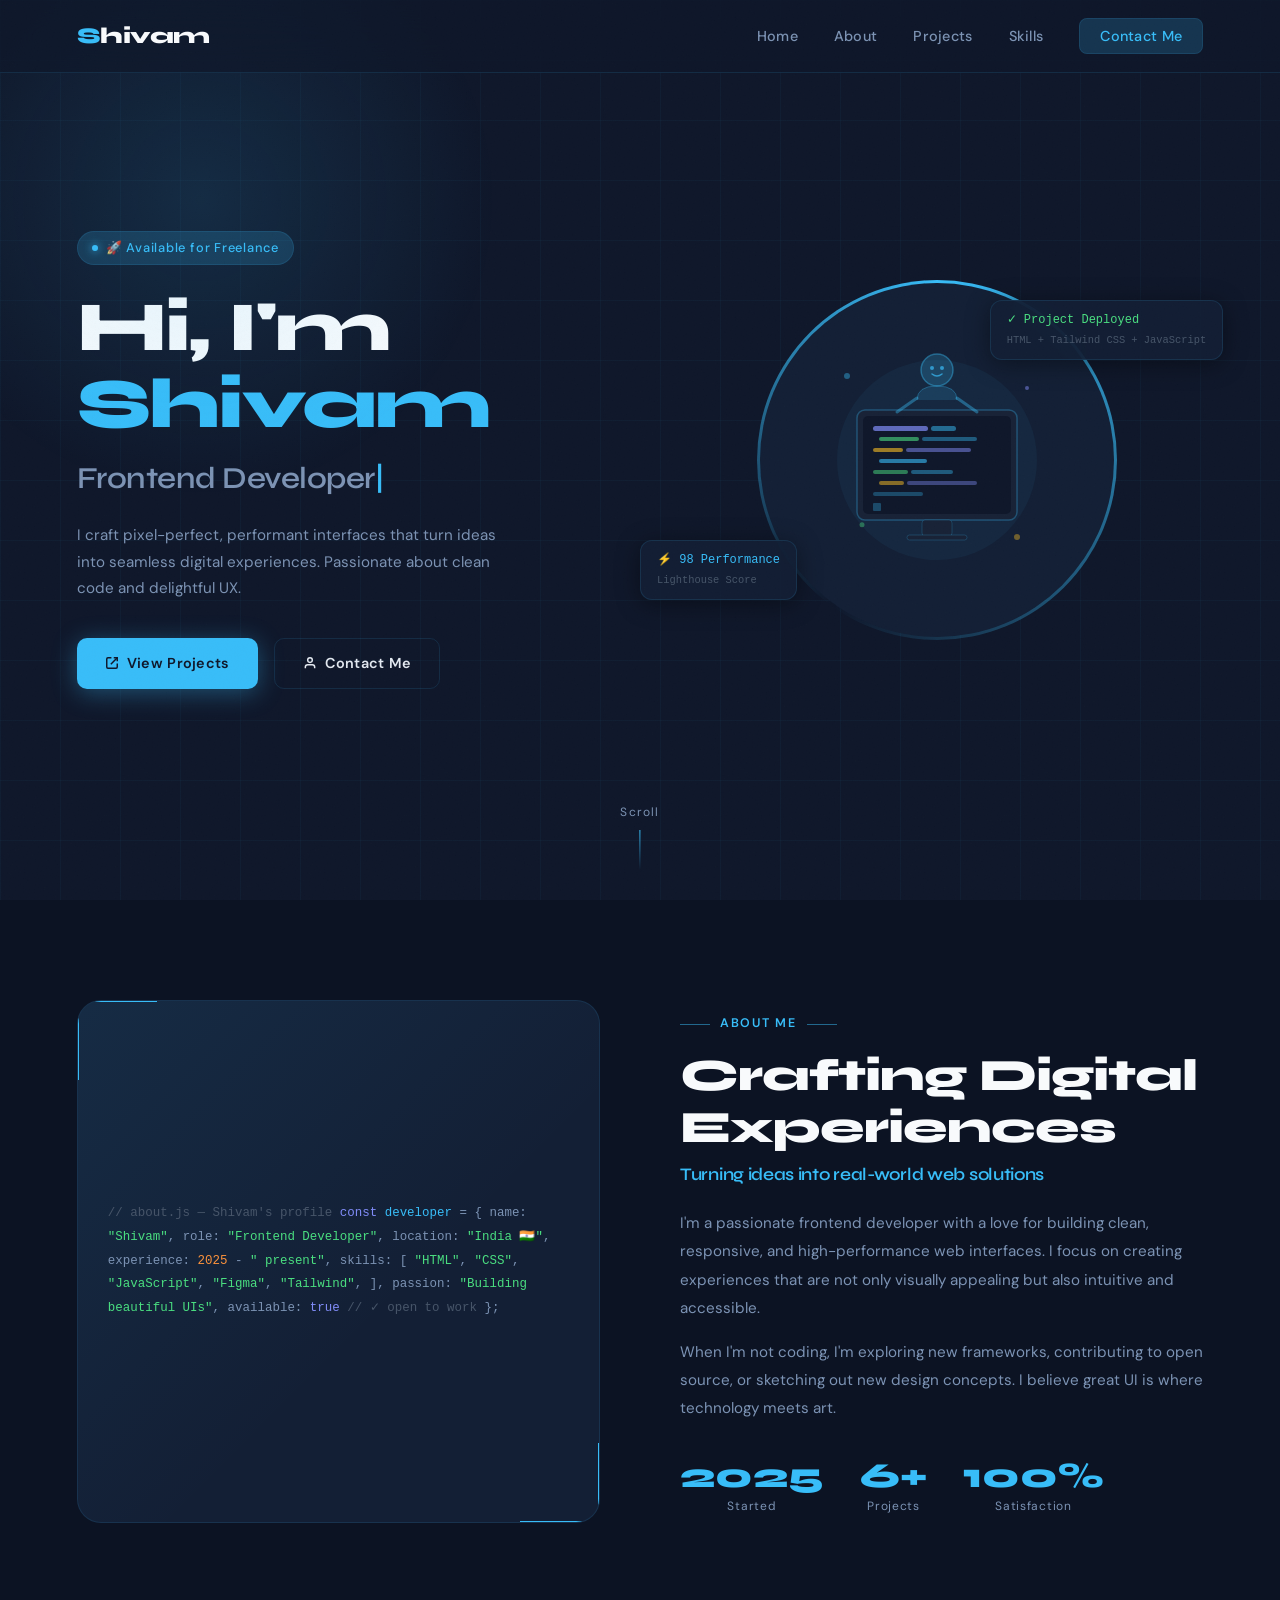
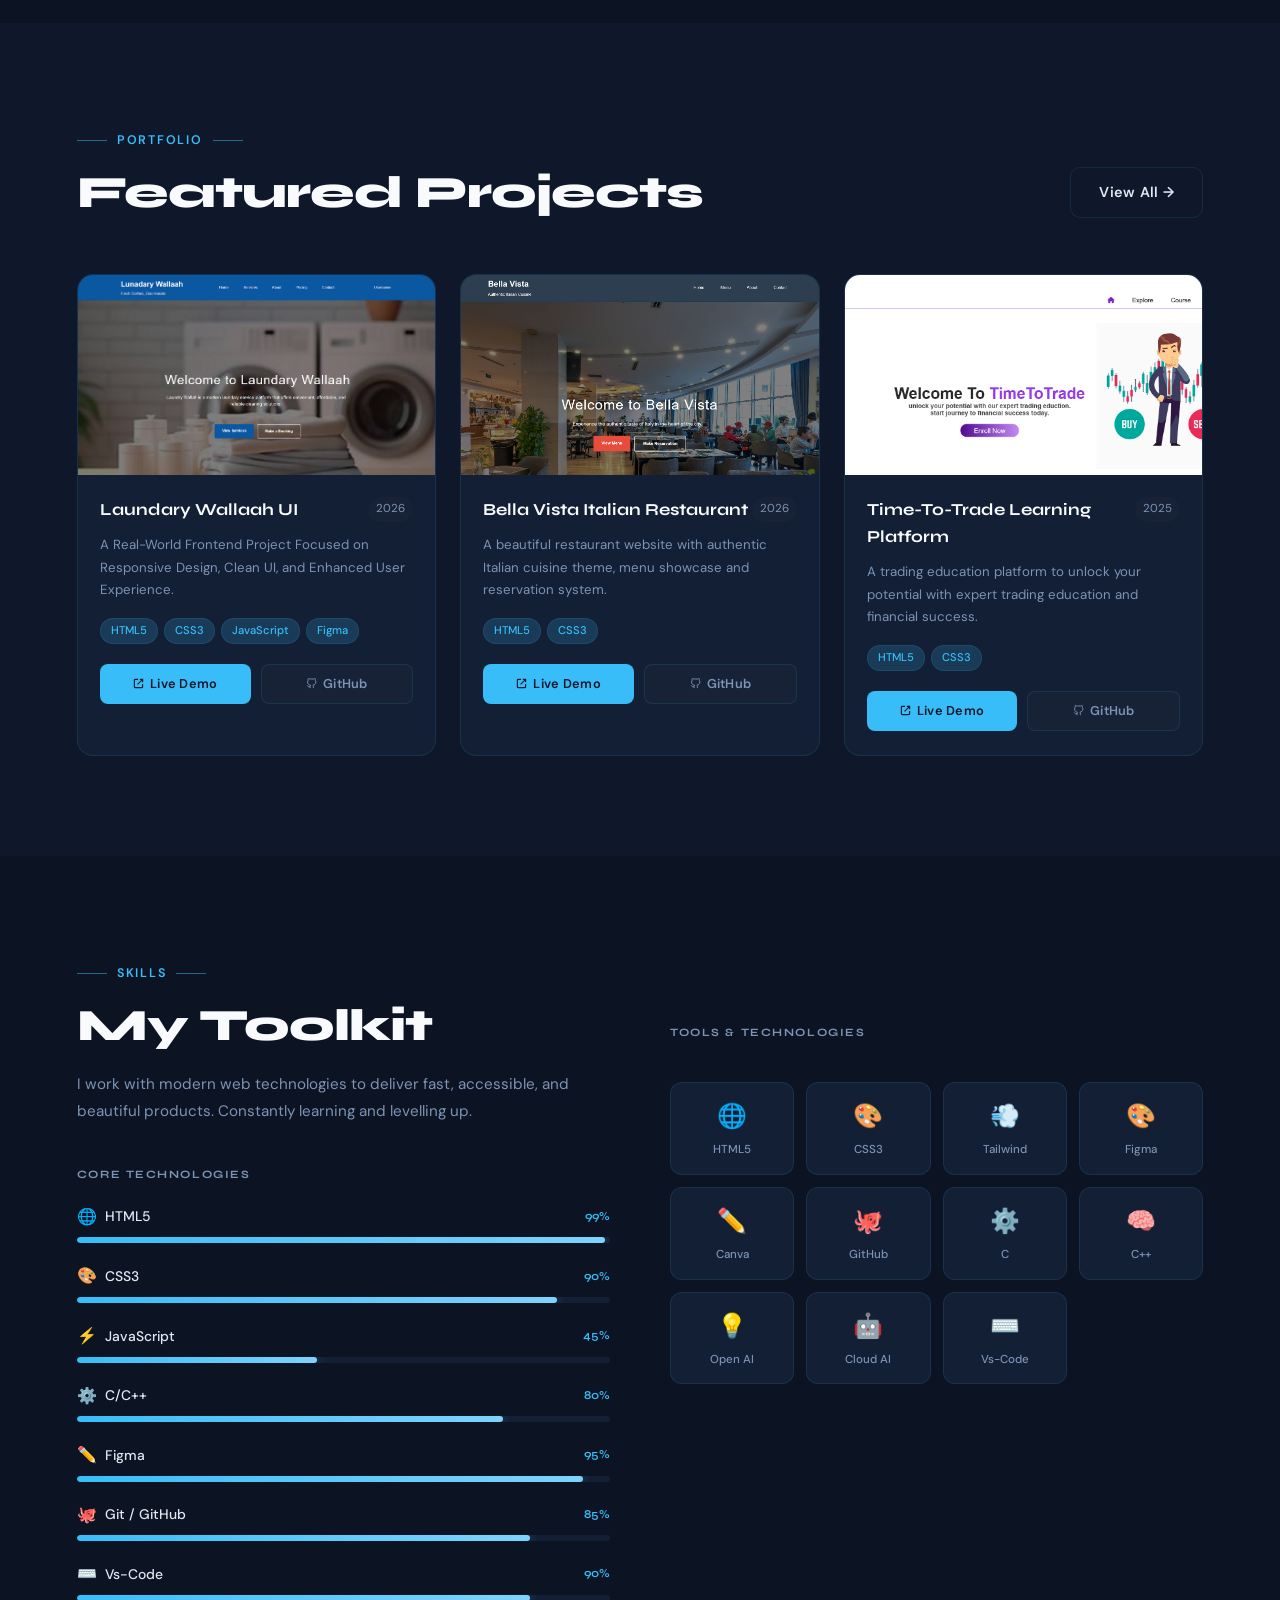
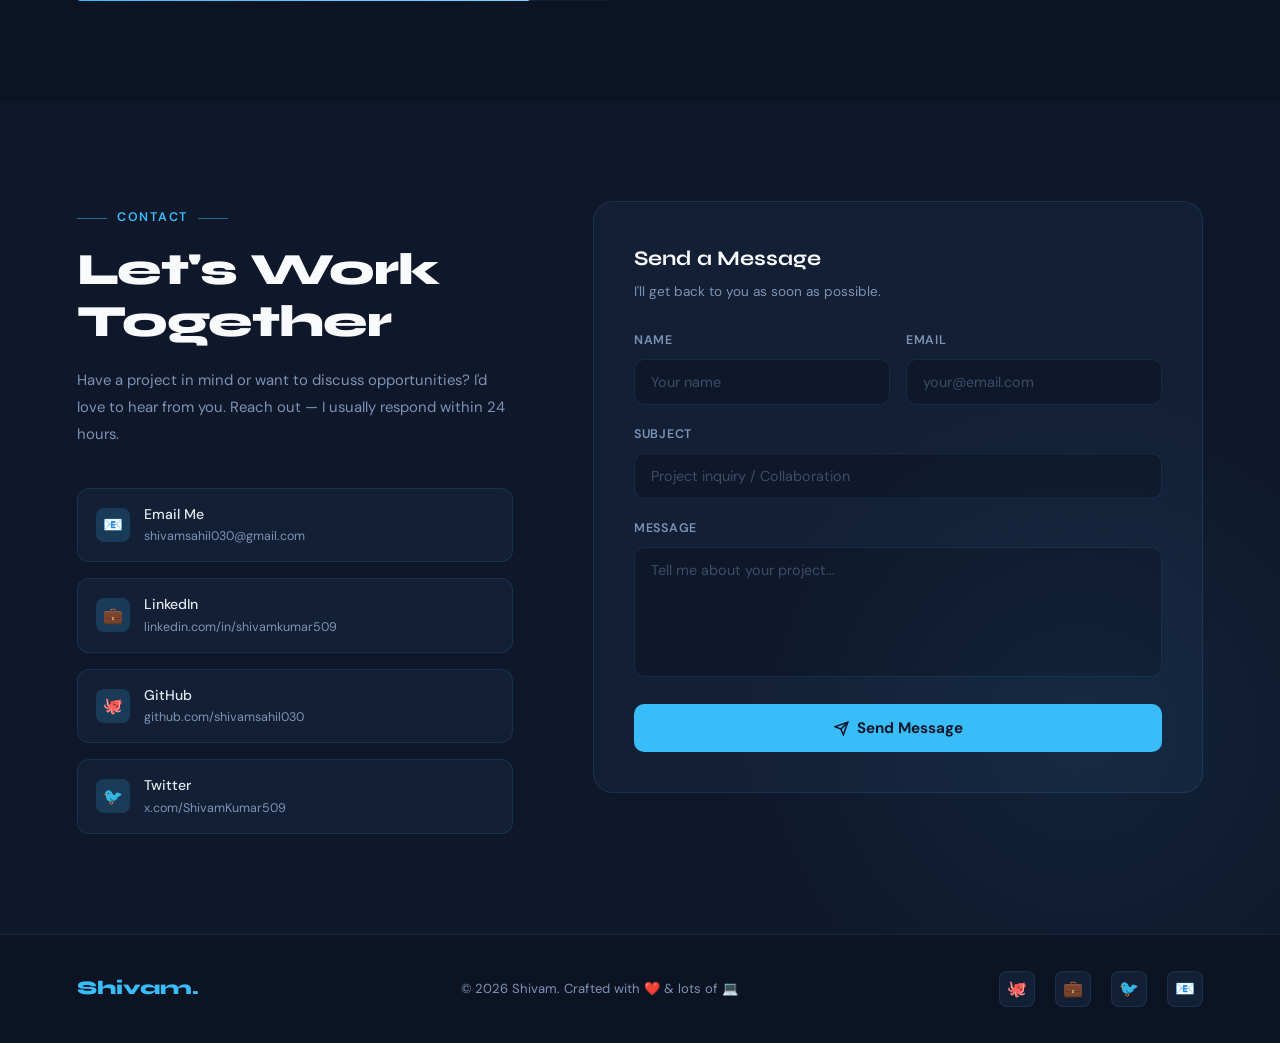
==== commit 399bd90b: "Update Netlify form action attribute" ====
--- a/index.html
+++ b/index.html
@@ -457,7 +457,7 @@
           </div>
         </div>
 
-        <!-- NETLIFY FORM -->
+       <!-- NETLIFY FORM -->
         <div class="contact-form-wrap reveal reveal-delay-1">
           <div style="margin-bottom:28px">
             <h3
@@ -465,7 +465,7 @@
               Send a Message</h3>
             <p style="color:var(--muted);font-size:.85rem">I'll get back to you as soon as possible.</p>
           </div>
-          <form name="contact" method="POST" data-netlify="true" netlify-honeypot="bot-field">
+          <form name="contact" method="POST" data-netlify="true" netlify-honeypot="bot-field" action="/index.html">
             <input type="hidden" name="form-name" value="contact">
             <p style="display:none"><input name="bot-field"></p>
             <div class="form-row">
@@ -562,4 +562,4 @@
   </script>
 </body>
 
-</html>+</html>
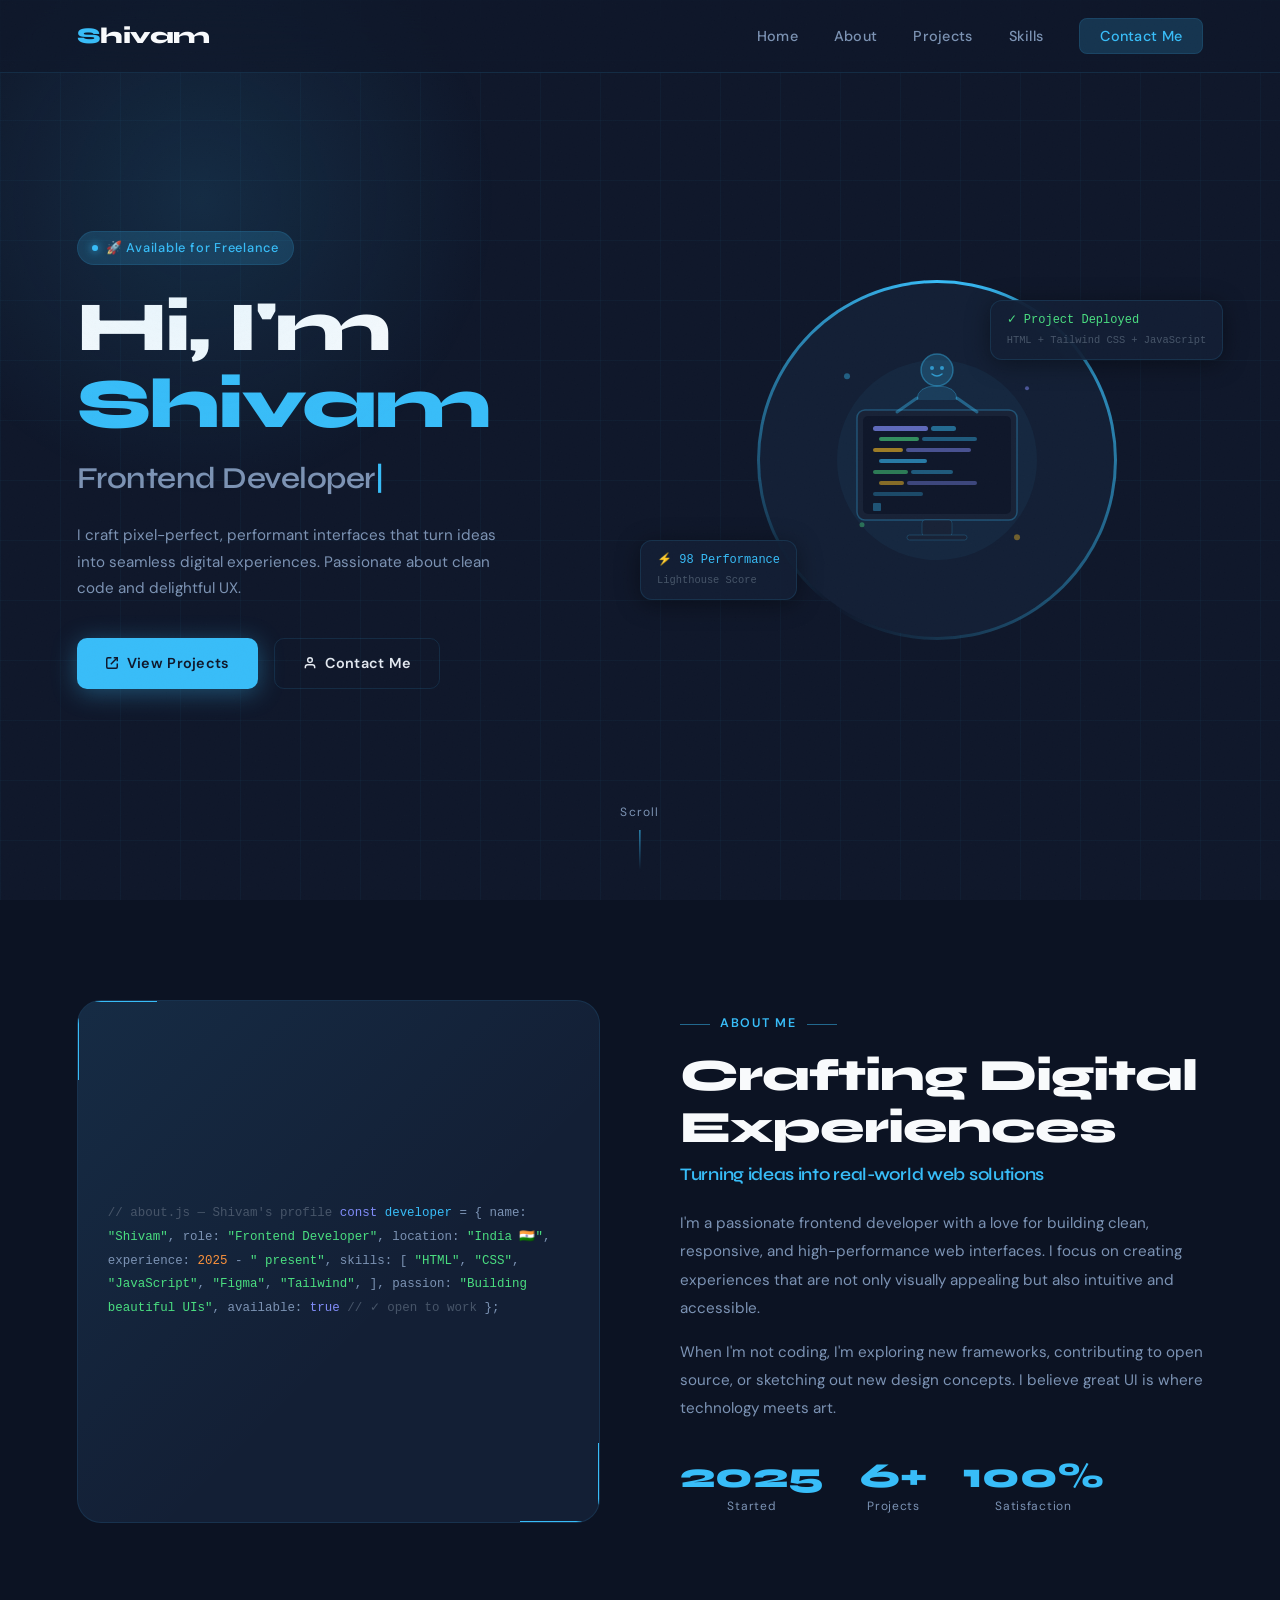
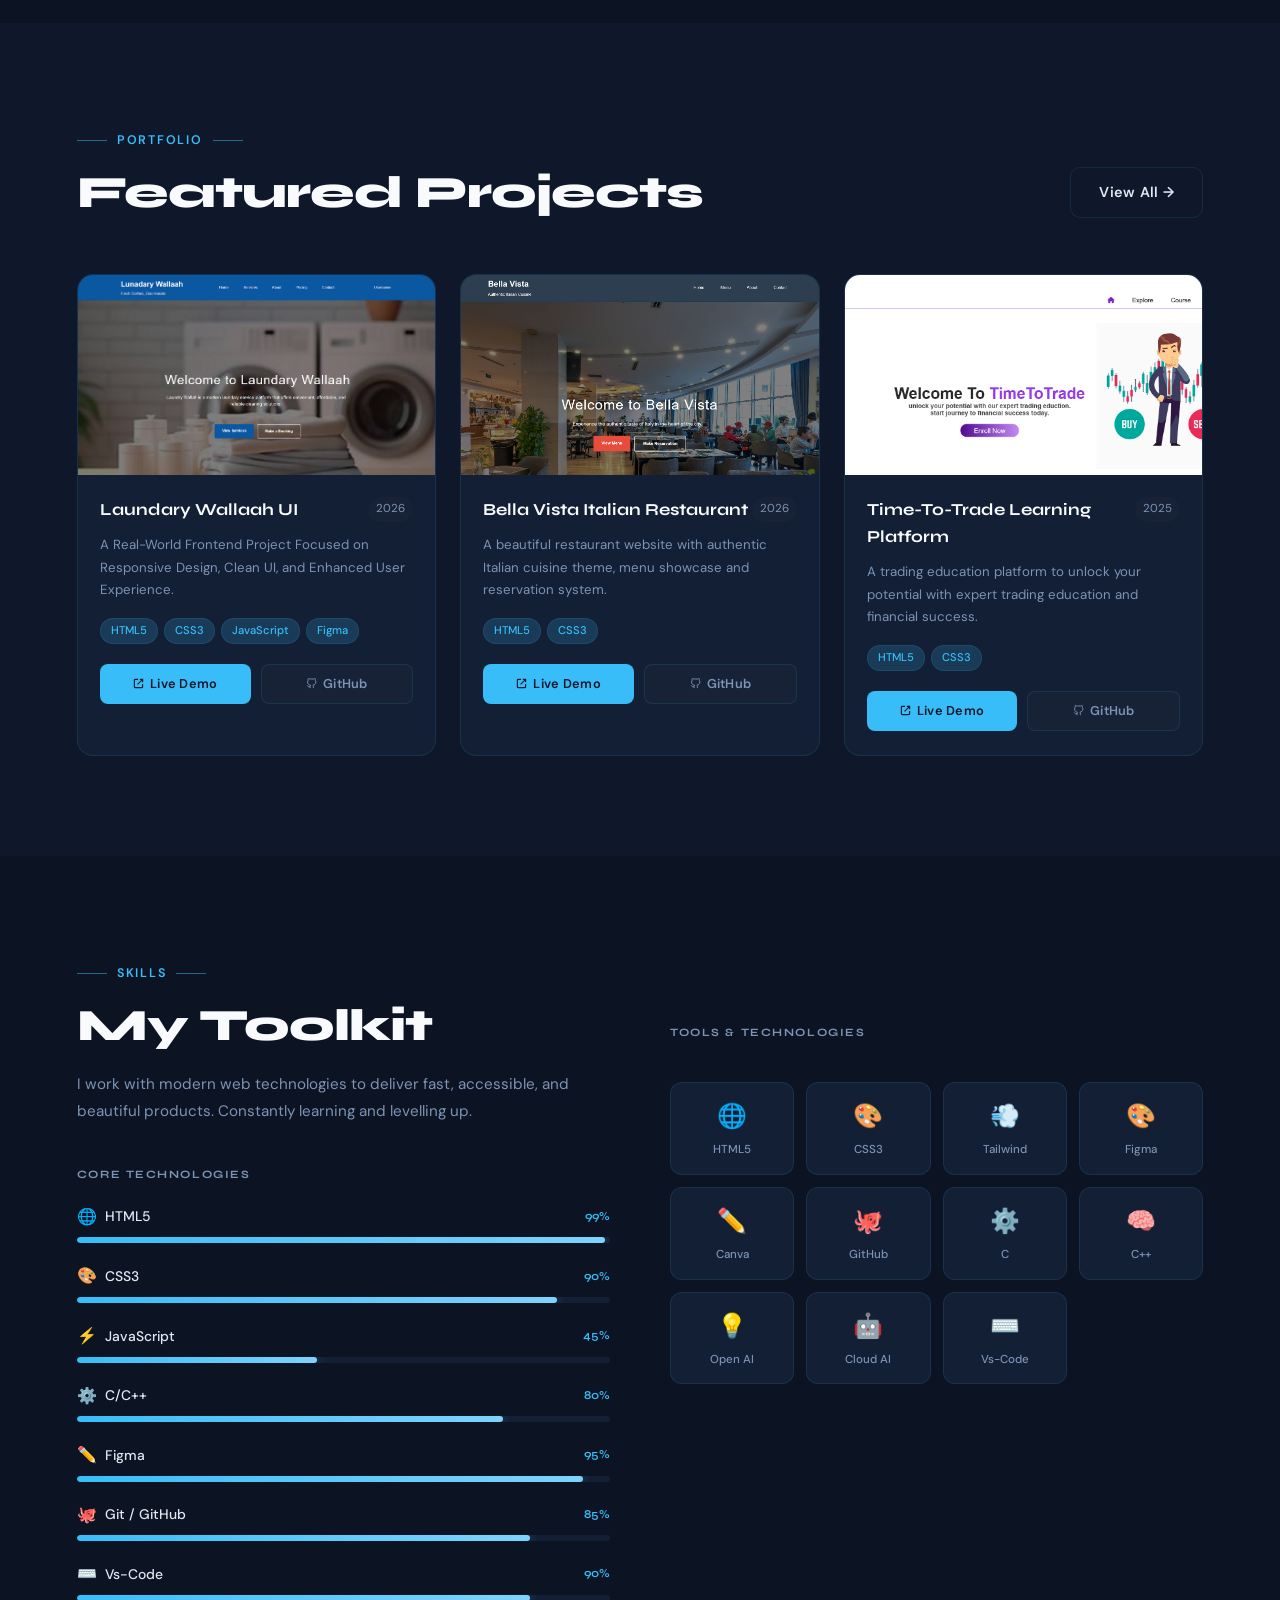
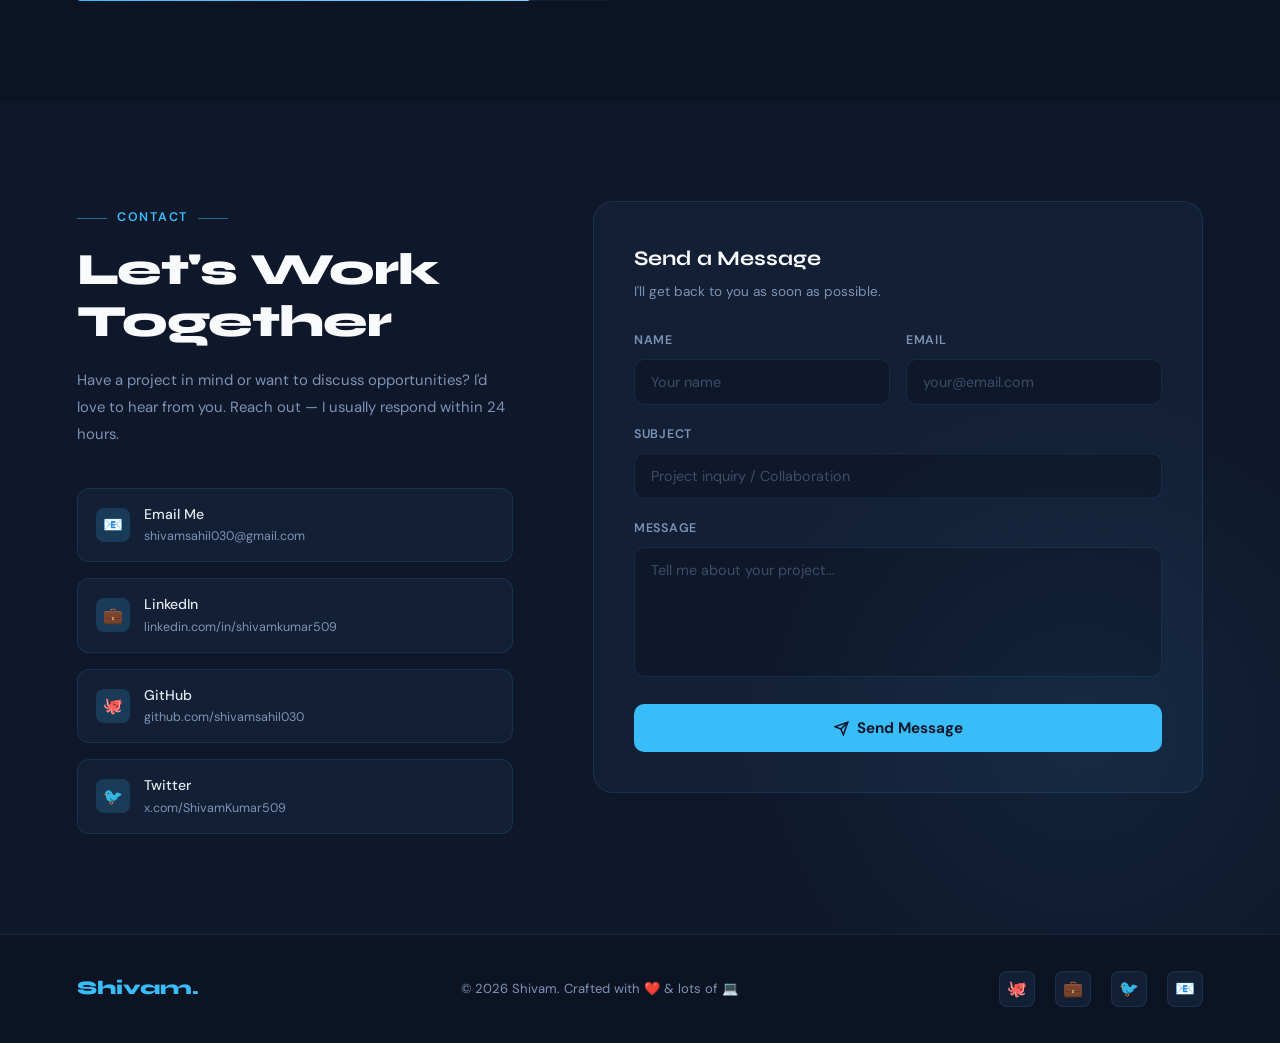
==== commit e390ba07: "Fix form action URL in contact form" ====
--- a/index.html
+++ b/index.html
@@ -465,7 +465,7 @@
               Send a Message</h3>
             <p style="color:var(--muted);font-size:.85rem">I'll get back to you as soon as possible.</p>
           </div>
-          <form name="contact" method="POST" data-netlify="true" netlify-honeypot="bot-field" action="/index.html">
+          <form name="contact" method="POST" data-netlify="true" netlify-honeypot="bot-field" action="index.html">
             <input type="hidden" name="form-name" value="contact">
             <p style="display:none"><input name="bot-field"></p>
             <div class="form-row">
